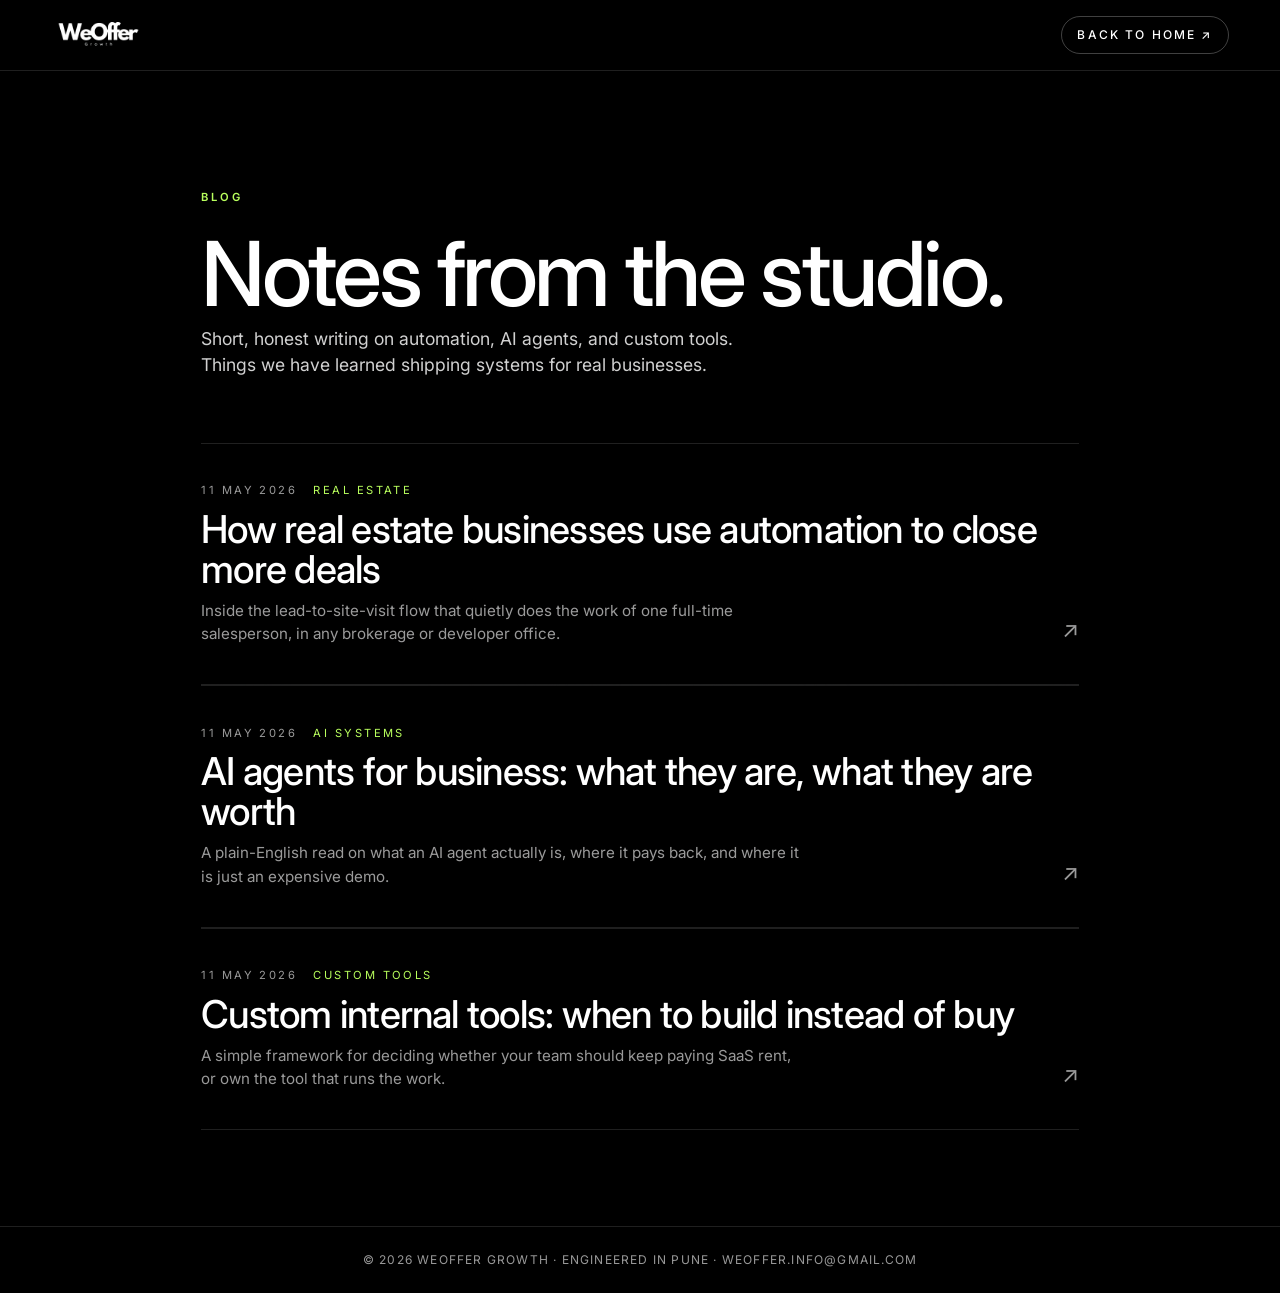
==== blog/index.html @ 168f888d "Initial commit: WeOffer site Co-Authored-By: Claude Opus 4.7 (1M context) <noreply@anthropic.com>" ====
<!DOCTYPE html>
<html lang="en">
<head>
  <meta charset="UTF-8" />
  <meta name="viewport" content="width=device-width, initial-scale=1.0" />
  <title>Notes from the Studio · WeOffer Growth Blog</title>
  <meta name="description" content="Honest writing on automation, AI agents, and custom internal tools for businesses that want to grow without growing their headcount." />
  <meta name="theme-color" content="#000000" />
  <meta name="robots" content="index, follow, max-image-preview:large" />
  <link rel="canonical" href="https://weoffer.in/blog" />

  <meta property="og:type" content="website" />
  <meta property="og:url" content="https://weoffer.in/blog" />
  <meta property="og:title" content="Notes from the Studio · WeOffer Growth" />
  <meta property="og:description" content="Honest writing on automation, AI agents, and custom internal tools." />
  <meta property="og:image" content="https://weoffer.in/assets/logo.png" />

  <link rel="icon" type="image/svg+xml" href="/favicon.svg?v=3" />
  <link rel="icon" type="image/png" sizes="32x32" href="/assets/favicon-32.png?v=3" />
  <link rel="apple-touch-icon" sizes="180x180" href="/assets/apple-touch-icon.png?v=3" />
  <link rel="manifest" href="/site.webmanifest" />

  <link rel="preconnect" href="https://fonts.googleapis.com" />
  <link rel="preconnect" href="https://fonts.gstatic.com" crossorigin />
  <link rel="preconnect" href="https://api.fontshare.com" crossorigin />
  <link href="https://fonts.googleapis.com/css2?family=Inter:wght@300;400;500;600;700&display=swap" rel="stylesheet" />
  <link href="https://api.fontshare.com/v2/css?f[]=clash-display@200,300,400,500,600,700&display=swap" rel="stylesheet" />

  <link rel="stylesheet" href="/assets/style.css" />
  <link rel="stylesheet" href="/assets/doc.css" />

  <script type="application/ld+json">
  {
    "@context": "https://schema.org",
    "@type": "Blog",
    "name": "Notes from the Studio",
    "url": "https://weoffer.in/blog",
    "description": "Writing on automation, AI agents, and custom internal tools for any business.",
    "publisher": {
      "@type": "Organization",
      "name": "WeOffer Growth",
      "logo": { "@type": "ImageObject", "url": "https://weoffer.in/assets/logo.png" }
    },
    "blogPost": [
      {
        "@type": "BlogPosting",
        "headline": "How real estate businesses use automation to close more deals",
        "url": "https://weoffer.in/blog/automation-for-real-estate",
        "datePublished": "2026-05-11"
      },
      {
        "@type": "BlogPosting",
        "headline": "AI agents for business: what they are, what they are worth",
        "url": "https://weoffer.in/blog/ai-agents-for-business",
        "datePublished": "2026-05-11"
      },
      {
        "@type": "BlogPosting",
        "headline": "Custom internal tools: when to build instead of buy",
        "url": "https://weoffer.in/blog/custom-tools-build-vs-buy",
        "datePublished": "2026-05-11"
      }
    ]
  }
  </script>
  <script type="application/ld+json">
  {
    "@context": "https://schema.org",
    "@type": "BreadcrumbList",
    "itemListElement": [
      { "@type": "ListItem", "position": 1, "name": "Home", "item": "https://weoffer.in/" },
      { "@type": "ListItem", "position": 2, "name": "Blog", "item": "https://weoffer.in/blog" }
    ]
  }
  </script>
</head>
<body class="noise-bg doc-page">

  <header class="doc-bar">
    <a href="/" class="doc-bar__brand" aria-label="WeOffer Growth, home">
      <img src="/assets/logo.png" alt="WeOffer Growth" class="brand__logo" width="250" height="100" />
    </a>
    <a href="/" class="doc-bar__back">Back to home ↗</a>
  </header>

  <section class="blog-hero">
    <span class="doc__eyebrow">Blog</span>
    <h1>Notes from the studio.</h1>
    <p>Short, honest writing on automation, AI agents, and custom tools. Things we have learned shipping systems for real businesses.</p>
  </section>

  <ul class="blog-list">
    <li>
      <a href="/blog/automation-for-real-estate" class="blog-card">
        <div>
          <div class="blog-card__meta"><span>11 May 2026</span><span>Real Estate</span></div>
          <h2 class="blog-card__title">How real estate businesses use automation to close more deals</h2>
          <p class="blog-card__excerpt">Inside the lead-to-site-visit flow that quietly does the work of one full-time salesperson, in any brokerage or developer office.</p>
        </div>
        <span class="blog-card__arrow">↗</span>
      </a>
    </li>
    <li>
      <a href="/blog/ai-agents-for-business" class="blog-card">
        <div>
          <div class="blog-card__meta"><span>11 May 2026</span><span>AI Systems</span></div>
          <h2 class="blog-card__title">AI agents for business: what they are, what they are worth</h2>
          <p class="blog-card__excerpt">A plain-English read on what an AI agent actually is, where it pays back, and where it is just an expensive demo.</p>
        </div>
        <span class="blog-card__arrow">↗</span>
      </a>
    </li>
    <li>
      <a href="/blog/custom-tools-build-vs-buy" class="blog-card">
        <div>
          <div class="blog-card__meta"><span>11 May 2026</span><span>Custom Tools</span></div>
          <h2 class="blog-card__title">Custom internal tools: when to build instead of buy</h2>
          <p class="blog-card__excerpt">A simple framework for deciding whether your team should keep paying SaaS rent, or own the tool that runs the work.</p>
        </div>
        <span class="blog-card__arrow">↗</span>
      </a>
    </li>
  </ul>

  <footer class="doc-footer">
    <p>© <span id="year">2026</span> WeOffer Growth · Engineered in Pune · <a href="mailto:weoffer.info@gmail.com">weoffer.info@gmail.com</a></p>
  </footer>

  <script>document.getElementById('year').textContent = new Date().getFullYear();</script>
</body>
</html>
---- assets/style.css ----
/* =========================================================
   WeOffer Growth — design tokens + base
   ========================================================= */
:root {
  --bg: #000000;
  --bg-soft: #0a0a0a;
  --fg: #ffffff;
  --fg-soft: #f5f5f5;
  --muted: rgba(255, 255, 255, 0.6);
  --muted-2: rgba(255, 255, 255, 0.4);
  --line: rgba(255, 255, 255, 0.12);
  --line-strong: rgba(255, 255, 255, 0.25);
  --accent: #ffffff;
  --accent-2: #b8ff5c;
  --serif: "Clash Display", "Inter", system-ui, sans-serif;
  --sans: "Inter", system-ui, -apple-system, sans-serif;

  --radius: 999px;
  --pad-x: clamp(1.25rem, 4vw, 4rem);
  --container: 1480px;

  --ease: cubic-bezier(0.6, 0.05, 0.2, 1);
  --ease-out: cubic-bezier(0.25, 1, 0.36, 1);
}

*,
*::before,
*::after {
  box-sizing: border-box;
}

html,
body {
  margin: 0;
  padding: 0;
  background: var(--bg);
  color: var(--fg);
  font-family: var(--sans);
  font-weight: 400;
  -webkit-font-smoothing: antialiased;
  text-rendering: optimizeLegibility;
  overflow-x: hidden;
}

body {
  cursor: none;
  line-height: 1.5;
  font-size: 16px;
}

a, button {
  cursor: none;
  color: inherit;
  text-decoration: none;
  background: none;
  border: 0;
  font: inherit;
}

img, svg, video {
  max-width: 100%;
  display: block;
}

::selection {
  background: var(--fg);
  color: var(--bg);
}

/* Noise overlay */
.noise-bg::before {
  content: "";
  position: fixed;
  inset: 0;
  pointer-events: none;
  z-index: 60;
  opacity: 0.045;
  background-image: url("data:image/svg+xml,%3Csvg viewBox='0 0 200 200' xmlns='http://www.w3.org/2000/svg'%3E%3Cfilter id='n'%3E%3CfeTurbulence type='fractalNoise' baseFrequency='0.85' numOctaves='3' stitchTiles='stitch'/%3E%3C/filter%3E%3Crect width='100%25' height='100%25' filter='url(%23n)'/%3E%3C/svg%3E");
  mix-blend-mode: overlay;
}

/* =========================================================
   Type system
   ========================================================= */
.eyebrow {
  display: inline-flex;
  align-items: center;
  gap: 0.6rem;
  font-family: var(--sans);
  font-size: 0.75rem;
  font-weight: 500;
  letter-spacing: 0.18em;
  text-transform: uppercase;
  color: var(--fg-soft);
  opacity: 0.7;
}
.eyebrow i {
  width: 6px;
  height: 6px;
  border-radius: 50%;
  background: var(--fg);
  display: inline-block;
  animation: pulse 2s ease-in-out infinite;
}
.dot {
  width: 6px;
  height: 6px;
  border-radius: 50%;
  background: var(--fg);
  display: inline-block;
}

@keyframes pulse {
  0%, 100% { opacity: 1; transform: scale(1); }
  50% { opacity: 0.3; transform: scale(0.7); }
}

.outlined {
  -webkit-text-stroke: 1.4px rgba(255, 255, 255, 0.65);
  color: transparent;
  transition: color 0.6s var(--ease), -webkit-text-stroke-color 0.6s var(--ease);
}
.italic {
  font-style: italic;
  font-weight: 400;
}

/* =========================================================
   Loader
   ========================================================= */
.loader {
  position: fixed;
  inset: 0;
  z-index: 200;
  background: var(--bg);
  display: flex;
  align-items: flex-end;
  justify-content: center;
  padding: var(--pad-x);
  transition: transform 0.9s var(--ease), opacity 0.5s ease 0.6s;
}
.loader.is-done {
  transform: translateY(-100%);
  opacity: 0;
  pointer-events: none;
}
.loader__inner {
  width: 100%;
  max-width: var(--container);
  display: grid;
  grid-template-columns: auto 1fr auto;
  align-items: end;
  gap: 1.5rem;
  padding-bottom: 2rem;
}
.loader__mark {
  font-family: var(--serif);
  font-size: clamp(2.5rem, 6vw, 5rem);
  font-weight: 600;
  line-height: 0.85;
  letter-spacing: -0.04em;
}
.loader__count {
  font-family: var(--serif);
  font-size: clamp(3rem, 10vw, 9rem);
  line-height: 0.85;
  letter-spacing: -0.05em;
  font-weight: 500;
  display: flex;
  align-items: flex-end;
}
.loader__pct {
  font-size: 0.4em;
  margin-left: 0.15em;
  opacity: 0.5;
}
.loader__bar {
  position: absolute;
  left: var(--pad-x);
  right: var(--pad-x);
  bottom: 1rem;
  height: 1px;
  background: rgba(255, 255, 255, 0.12);
}
.loader__bar-fill {
  position: absolute;
  inset: 0 100% 0 0;
  background: var(--fg);
  transition: right 0.2s linear;
}
.loader__label {
  font-family: var(--sans);
  font-size: 0.7rem;
  letter-spacing: 0.25em;
  text-transform: uppercase;
  color: var(--muted);
  align-self: end;
  padding-bottom: 0.4rem;
}
@media (max-width: 720px) {
  .loader__inner { grid-template-columns: auto 1fr; }
  .loader__label { display: none; }
}

/* =========================================================
   Custom cursor
   ========================================================= */
.cursor {
  position: fixed;
  top: 0;
  left: 0;
  pointer-events: none;
  z-index: 150;
  mix-blend-mode: difference;
  transition: opacity 0.3s ease;
  opacity: 0;
}
.cursor.is-ready { opacity: 1; }
.cursor.is-hidden { opacity: 0; }

.cursor__dot,
.cursor__ring {
  position: absolute;
  top: 0;
  left: 0;
  border-radius: 50%;
  transform: translate(-50%, -50%);
}
.cursor__dot {
  width: 6px;
  height: 6px;
  background: #fff;
  transition: width 0.25s var(--ease), height 0.25s var(--ease), opacity 0.25s ease;
}
.cursor__ring {
  width: 38px;
  height: 38px;
  border: 1px solid rgba(255, 255, 255, 0.6);
  display: flex;
  align-items: center;
  justify-content: center;
  transition: width 0.35s var(--ease), height 0.35s var(--ease),
              background 0.35s ease, border-color 0.35s ease;
  color: #fff;
  font-family: var(--sans);
  font-size: 9px;
  letter-spacing: 0.18em;
  text-transform: uppercase;
  font-weight: 600;
}
.cursor.is-link .cursor__ring { width: 60px; height: 60px; background: rgba(255, 255, 255, 0.05); }
.cursor.is-link .cursor__dot { opacity: 0; }
.cursor.is-button .cursor__ring {
  width: 86px;
  height: 86px;
  background: #fff;
  border-color: #fff;
  color: #000;
}
.cursor.is-button .cursor__dot { opacity: 0; }

@media (hover: none) {
  .cursor { display: none; }
  body, a, button { cursor: auto; }
}

/* =========================================================
   Header
   ========================================================= */
.site-header {
  position: fixed;
  top: 0;
  left: 0;
  right: 0;
  z-index: 100;
  padding: 1.25rem var(--pad-x);
  display: grid;
  grid-template-columns: 1fr auto 1fr;
  align-items: center;
  gap: 2rem;
  transition: background 0.4s ease, backdrop-filter 0.4s ease, padding 0.4s ease;
}
.site-header.is-pinned {
  background: rgba(0, 0, 0, 0.55);
  backdrop-filter: blur(14px);
  -webkit-backdrop-filter: blur(14px);
  padding: 0.75rem var(--pad-x);
  border-bottom: 1px solid var(--line);
}
.site-header__brand {
  display: flex;
  align-items: center;
  gap: 0.75rem;
}
.brand__logo {
  display: block;
  width: auto;
  height: 52px;
  object-fit: contain;
  transition: opacity 0.4s ease, height 0.4s var(--ease);
}
.site-header.is-pinned .brand__logo { height: 38px; }
.brand__logo--lg { height: 72px; }
.site-header__brand:hover .brand__logo { opacity: 0.75; }
@media (max-width: 720px) {
  .brand__logo { height: 40px; }
  .site-header.is-pinned .brand__logo { height: 32px; }
  .brand__logo--lg { height: 56px; }
}

.site-header__nav {
  display: flex;
  gap: 2rem;
  justify-self: center;
}
.site-header__nav a {
  position: relative;
  font-size: 0.78rem;
  letter-spacing: 0.18em;
  text-transform: uppercase;
  font-weight: 500;
  padding: 0.4rem 0;
  overflow: hidden;
  display: inline-block;
  color: var(--fg);
}
.site-header__nav a span {
  display: inline-block;
  transition: transform 0.5s var(--ease);
}
.site-header__nav a::after {
  content: attr(data-text);
  position: absolute;
  inset: 0;
  display: flex;
  align-items: center;
}
.site-header__nav a::before {
  content: "";
  position: absolute;
  left: 0;
  bottom: 0;
  width: 100%;
  height: 1px;
  background: var(--fg);
  transform: scaleX(0);
  transform-origin: right;
  transition: transform 0.5s var(--ease);
}
.site-header__nav a:hover::before {
  transform: scaleX(1);
  transform-origin: left;
}

.site-header__cta {
  justify-self: end;
}

@media (max-width: 900px) {
  .site-header { grid-template-columns: 1fr auto; padding: 1rem var(--pad-x); }
  .site-header__nav { display: none; }
}

/* =========================================================
   Buttons
   ========================================================= */
.btn {
  position: relative;
  display: inline-flex;
  align-items: center;
  gap: 0.75rem;
  padding: 0.95rem 1.4rem;
  border-radius: var(--radius);
  font-family: var(--sans);
  font-size: 0.78rem;
  font-weight: 600;
  letter-spacing: 0.18em;
  text-transform: uppercase;
  border: 1px solid var(--line-strong);
  transition: background 0.4s var(--ease), color 0.4s var(--ease),
              border-color 0.4s var(--ease), transform 0.4s var(--ease);
  overflow: hidden;
  white-space: nowrap;
}
.btn--solid { background: var(--fg); color: var(--bg); border-color: var(--fg); }
.btn--solid:hover { background: var(--accent-2); border-color: var(--accent-2); color: var(--bg); }
.btn--ghost { background: transparent; color: var(--fg); }
.btn--ghost:hover { background: rgba(255,255,255,0.08); }
.btn--big { padding: 1.25rem 1.8rem; font-size: 0.85rem; }

.btn__inner {
  position: relative;
  display: inline-block;
  overflow: hidden;
  height: 1em;
  line-height: 1;
}
.btn__label {
  display: block;
  transition: transform 0.5s var(--ease);
}
.btn__label--alt {
  position: absolute;
  inset: 0;
  transform: translateY(110%);
}
.btn:hover .btn__label { transform: translateY(-110%); }
.btn:hover .btn__label--alt { transform: translateY(0); }

.btn__arrow {
  display: inline-block;
  transition: transform 0.45s var(--ease);
}
.btn:hover .btn__arrow {
  transform: translate(3px, -3px) rotate(0deg);
}

/* =========================================================
   Hero
   ========================================================= */
.hero {
  position: relative;
  min-height: 100svh;
  padding: 9rem var(--pad-x) 4rem;
  display: flex;
  flex-direction: column;
  justify-content: space-between;
  overflow: hidden;
  isolation: isolate;
}

.hero__overline {
  display: inline-flex;
  align-items: center;
  gap: 0.6rem;
  font-size: 0.75rem;
  font-weight: 500;
  letter-spacing: 0.2em;
  text-transform: uppercase;
  color: var(--muted);
  align-self: flex-start;
}
.hero__overline .dot { animation: pulse 2s ease-in-out infinite; }

.hero__title {
  margin: 1.2rem 0 0;
  font-family: var(--serif);
  font-weight: 500;
  font-size: clamp(3.5rem, 14vw, 16rem);
  line-height: 0.88;
  letter-spacing: -0.05em;
}
.hero__title .line {
  display: block;
  overflow: hidden;
  padding-bottom: 0.05em;
}
.hero__title .word {
  display: inline-block;
  transform: translateY(115%);
  will-change: transform;
}

.hero__meta {
  display: grid;
  grid-template-columns: 1fr 1fr;
  gap: 2.5rem;
  align-items: end;
  margin-top: 4rem;
}
.hero__sub {
  font-size: clamp(1rem, 1.2vw, 1.15rem);
  line-height: 1.55;
  color: var(--fg-soft);
  max-width: 38ch;
  margin: 0;
  opacity: 0.85;
}
.hero__ctas {
  display: flex;
  gap: 1rem;
  flex-wrap: wrap;
  justify-self: end;
  align-self: end;
}
@media (max-width: 820px) {
  .hero__meta { grid-template-columns: 1fr; }
  .hero__ctas { justify-self: start; }
}

.hero__scroll {
  position: absolute;
  bottom: 2rem;
  left: 50%;
  transform: translateX(-50%);
  display: flex;
  flex-direction: column;
  align-items: center;
  gap: 0.6rem;
  font-size: 0.65rem;
  letter-spacing: 0.3em;
  text-transform: uppercase;
  color: var(--muted);
}
.hero__scroll-line {
  width: 1px;
  height: 70px;
  background: rgba(255,255,255,0.15);
  position: relative;
  overflow: hidden;
}
.hero__scroll-line span {
  position: absolute;
  inset: 0;
  background: var(--fg);
  transform-origin: top;
  animation: scrollLine 2.4s ease-in-out infinite;
}
@keyframes scrollLine {
  0%   { transform: scaleY(0); transform-origin: top; }
  50%  { transform: scaleY(1); transform-origin: top; }
  51%  { transform: scaleY(1); transform-origin: bottom; }
  100% { transform: scaleY(0); transform-origin: bottom; }
}

.hero__bg {
  position: absolute;
  inset: 0;
  z-index: -1;
  pointer-events: none;
  overflow: hidden;
}
.hero__bg-grid {
  position: absolute;
  inset: 0;
  background-image:
    linear-gradient(to right, rgba(255,255,255,0.04) 1px, transparent 1px),
    linear-gradient(to bottom, rgba(255,255,255,0.04) 1px, transparent 1px);
  background-size: 80px 80px;
  mask-image: radial-gradient(ellipse 80% 60% at 50% 30%, #000 30%, transparent 75%);
  -webkit-mask-image: radial-gradient(ellipse 80% 60% at 50% 30%, #000 30%, transparent 75%);
}
.hero__bg-glow {
  position: absolute;
  top: 30%;
  left: 50%;
  width: 90vmin;
  height: 90vmin;
  transform: translate(-50%, -50%);
  background: radial-gradient(circle, rgba(184, 255, 92, 0.08), transparent 60%);
  filter: blur(40px);
}
.hero__bg-orb {
  position: absolute;
  top: 20%;
  right: -12%;
  width: 38vmin;
  height: 38vmin;
  border-radius: 50%;
  background: radial-gradient(circle at 30% 30%, rgba(255,255,255,0.06), transparent 60%);
  border: 1px solid rgba(255,255,255,0.06);
  animation: orb 22s linear infinite;
}
@keyframes orb {
  0%   { transform: translate(0, 0) rotate(0deg); }
  50%  { transform: translate(-2vw, 3vh) rotate(180deg); }
  100% { transform: translate(0, 0) rotate(360deg); }
}

/* =========================================================
   Marquee
   ========================================================= */
.marquee {
  border-top: 1px solid var(--line);
  border-bottom: 1px solid var(--line);
  padding: 1.6rem 0;
  overflow: hidden;
  background: var(--bg);
}
.marquee__track {
  display: flex;
  width: max-content;
  gap: 3rem;
  animation: marquee 38s linear infinite;
}
.marquee__group {
  display: flex;
  align-items: center;
  gap: 3rem;
  padding-right: 3rem;
}
.marquee__group span {
  font-family: var(--serif);
  font-size: clamp(1.5rem, 3.4vw, 2.6rem);
  font-weight: 500;
  letter-spacing: -0.02em;
  white-space: nowrap;
}
.marquee__group .dot-sep {
  font-size: 0.6em;
  color: var(--accent-2);
  font-family: var(--sans);
  opacity: 0.8;
}
@keyframes marquee {
  0%   { transform: translateX(0); }
  100% { transform: translateX(-50%); }
}

/* =========================================================
   Manifesto
   ========================================================= */
.manifesto {
  padding: clamp(6rem, 12vw, 10rem) var(--pad-x) clamp(4rem, 8vw, 8rem);
  max-width: var(--container);
  margin: 0 auto;
  display: grid;
  grid-template-columns: 1fr 1fr;
  gap: 4rem;
  align-items: end;
}
.manifesto__title {
  margin: 1rem 0 0;
  font-family: var(--serif);
  font-weight: 500;
  font-size: clamp(2.5rem, 6.5vw, 7rem);
  line-height: 0.92;
  letter-spacing: -0.04em;
}
.manifesto__title .reveal-mask { display: block; }
.manifesto__lede {
  font-size: clamp(1.05rem, 1.3vw, 1.25rem);
  line-height: 1.55;
  color: var(--fg-soft);
  max-width: 48ch;
  margin: 0;
  opacity: 0.85;
}
.manifesto__lede em { font-style: italic; color: var(--fg); font-family: var(--serif); font-weight: 500; }

@media (max-width: 900px) {
  .manifesto { grid-template-columns: 1fr; gap: 2.5rem; }
}

/* =========================================================
   Section heading helper
   ========================================================= */
.section__head {
  display: flex;
  flex-direction: column;
  gap: 1.2rem;
  margin-bottom: 4rem;
}

.reveal-mask {
  display: block;
  overflow: hidden;
  padding-bottom: 0.07em;
}
.reveal-mask__inner {
  display: inline-block;
  transform: translateY(110%);
  will-change: transform;
}

/* =========================================================
   Service / Pillars
   ========================================================= */
.service {
  padding: clamp(4rem, 8vw, 8rem) var(--pad-x);
  max-width: var(--container);
  margin: 0 auto;
  position: relative;
  display: grid;
  grid-template-columns: 1fr 1fr;
  gap: 5rem;
  align-items: start;
}

.service__sticky {
  position: sticky;
  top: 8rem;
  align-self: start;
}
.service__label {
  display: inline-flex;
  align-items: center;
  gap: 0.6rem;
  font-size: 0.7rem;
  letter-spacing: 0.25em;
  text-transform: uppercase;
  color: var(--muted);
  margin-bottom: 1.5rem;
}
.service__heading {
  font-family: var(--serif);
  font-weight: 500;
  font-size: clamp(2rem, 5vw, 5rem);
  line-height: 0.95;
  letter-spacing: -0.03em;
  margin: 0;
}

.pillars {
  display: flex;
  flex-direction: column;
  gap: 1px;
  background: var(--line);
  border-top: 1px solid var(--line);
  border-bottom: 1px solid var(--line);
}
.pillar {
  background: var(--bg);
  padding: 2.4rem 0;
  display: grid;
  grid-template-columns: 1fr 1fr;
  gap: 2rem;
  transition: background 0.5s var(--ease), padding 0.5s var(--ease);
  position: relative;
}
.pillar:hover { background: #050505; padding-left: 1.5rem; padding-right: 1.5rem; }
.pillar header {
  display: flex;
  flex-direction: column;
  gap: 0.6rem;
}
.pillar__num {
  font-family: var(--sans);
  font-size: 0.7rem;
  letter-spacing: 0.25em;
  color: var(--muted);
  text-transform: uppercase;
}
.pillar h4 {
  font-family: var(--serif);
  font-weight: 500;
  font-size: clamp(1.5rem, 2.4vw, 2.2rem);
  line-height: 1;
  letter-spacing: -0.02em;
  margin: 0;
}
.pillar p {
  margin: 0;
  font-size: 0.95rem;
  line-height: 1.6;
  color: var(--fg-soft);
  opacity: 0.85;
}
.pillar__bullets {
  list-style: none;
  margin: 1rem 0 0;
  padding: 0;
  display: flex;
  flex-direction: column;
  gap: 0.4rem;
  grid-column: 2;
}
.pillar__bullets li {
  font-size: 0.78rem;
  letter-spacing: 0.05em;
  color: var(--muted);
  position: relative;
  padding-left: 1.2rem;
}
.pillar__bullets li::before {
  content: "→";
  position: absolute;
  left: 0;
  color: var(--accent-2);
}

@media (max-width: 900px) {
  .service { grid-template-columns: 1fr; gap: 3rem; }
  .service__sticky { position: static; }
  .pillar { grid-template-columns: 1fr; gap: 1rem; }
  .pillar__bullets { grid-column: 1; }
}

/* =========================================================
   Outcomes
   ========================================================= */
.outcomes {
  padding: clamp(4rem, 8vw, 8rem) var(--pad-x);
  max-width: var(--container);
  margin: 0 auto;
}
.outcomes__grid {
  display: grid;
  grid-template-columns: repeat(4, 1fr);
  gap: 1px;
  background: var(--line);
  border: 1px solid var(--line);
}
.outcome {
  background: var(--bg);
  padding: 2.4rem 1.6rem;
  display: flex;
  flex-direction: column;
  gap: 1rem;
  transition: background 0.4s ease, transform 0.6s var(--ease);
}
.outcome:hover { background: #060606; }
.outcome__num {
  font-family: var(--serif);
  font-weight: 500;
  font-size: clamp(2.4rem, 5vw, 4.5rem);
  line-height: 0.9;
  letter-spacing: -0.04em;
}
.outcome__label {
  font-size: 0.85rem;
  color: var(--muted);
  line-height: 1.4;
}
@media (max-width: 900px) {
  .outcomes__grid { grid-template-columns: repeat(2, 1fr); }
}
@media (max-width: 520px) {
  .outcomes__grid { grid-template-columns: 1fr; }
}

/* =========================================================
   Process / Steps
   ========================================================= */
.process {
  padding: clamp(6rem, 10vw, 9rem) var(--pad-x);
  max-width: var(--container);
  margin: 0 auto;
}
.process__title {
  font-family: var(--serif);
  font-weight: 500;
  font-size: clamp(2.5rem, 7.5vw, 8rem);
  line-height: 0.92;
  letter-spacing: -0.045em;
  margin: 0;
}
.steps {
  list-style: none;
  margin: 0;
  padding: 0;
  border-top: 1px solid var(--line);
}
.step {
  display: grid;
  grid-template-columns: 4rem 1fr 8rem;
  gap: 2rem;
  align-items: start;
  padding: 2.4rem 0;
  border-bottom: 1px solid var(--line);
  transition: padding 0.5s var(--ease), background 0.5s var(--ease);
}
.step:hover { padding-left: 1.5rem; padding-right: 1.5rem; background: #060606; }
.step__num {
  font-family: var(--serif);
  font-weight: 500;
  font-size: 1.1rem;
  letter-spacing: 0.05em;
  color: var(--muted);
}
.step__body h5 {
  font-family: var(--serif);
  font-weight: 500;
  font-size: clamp(1.6rem, 3vw, 2.6rem);
  line-height: 1;
  letter-spacing: -0.02em;
  margin: 0 0 0.8rem;
}
.step__body p {
  margin: 0;
  font-size: 1rem;
  line-height: 1.55;
  color: var(--fg-soft);
  opacity: 0.85;
  max-width: 60ch;
}
.step__hint {
  font-size: 0.7rem;
  letter-spacing: 0.2em;
  text-transform: uppercase;
  color: var(--muted);
  text-align: right;
}
@media (max-width: 760px) {
  .step { grid-template-columns: 3rem 1fr; }
  .step__hint { grid-column: 2; text-align: left; padding-top: 0.6rem; }
}

/* =========================================================
   Industries
   ========================================================= */
.industries {
  padding: clamp(6rem, 10vw, 9rem) var(--pad-x);
  max-width: var(--container);
  margin: 0 auto;
}
.industries__title {
  font-family: var(--serif);
  font-weight: 500;
  font-size: clamp(2.5rem, 6.5vw, 7rem);
  line-height: 0.92;
  letter-spacing: -0.04em;
  margin: 0;
}
.industries__list {
  border-top: 1px solid var(--line);
}
.ind-row {
  display: grid;
  grid-template-columns: 4rem 1fr 3rem;
  gap: 2rem;
  align-items: center;
  padding: 1.8rem 0;
  border-bottom: 1px solid var(--line);
  font-family: var(--serif);
  transition: padding 0.5s var(--ease), background 0.5s var(--ease), color 0.5s var(--ease);
  cursor: none;
}
.ind-row:hover {
  padding-left: 1.5rem;
  padding-right: 1.5rem;
  background: var(--fg);
  color: var(--bg);
}
.ind-row:hover .ind-row__num { color: rgba(0,0,0,0.6); }
.ind-row:hover .ind-row__arrow { transform: translate(6px, -6px); color: var(--bg); }
.ind-row__num {
  font-size: 0.8rem;
  font-family: var(--sans);
  letter-spacing: 0.15em;
  color: var(--muted);
  font-weight: 500;
}
.ind-row__name {
  font-size: clamp(1.6rem, 3.4vw, 3rem);
  font-weight: 500;
  letter-spacing: -0.02em;
  line-height: 1;
}
.ind-row__arrow {
  font-family: var(--sans);
  font-size: 1.4rem;
  text-align: right;
  transition: transform 0.5s var(--ease);
  color: var(--muted);
}
@media (max-width: 820px) {
  .ind-row { grid-template-columns: 3rem 1fr 2.4rem; }
}

/* =========================================================
   Big text strip
   ========================================================= */
.bigstrip {
  padding: clamp(5rem, 9vw, 9rem) var(--pad-x);
  text-align: left;
  border-top: 1px solid var(--line);
  border-bottom: 1px solid var(--line);
  overflow: hidden;
}
.bigstrip__line {
  font-family: var(--serif);
  font-weight: 500;
  font-size: clamp(3rem, 14vw, 16rem);
  line-height: 0.9;
  letter-spacing: -0.05em;
  margin: 0;
  white-space: nowrap;
}
.bigstrip__line:nth-child(2) { text-align: right; }

/* =========================================================
   Contact
   ========================================================= */
.contact {
  padding: clamp(6rem, 10vw, 10rem) var(--pad-x);
  max-width: var(--container);
  margin: 0 auto;
  display: grid;
  grid-template-columns: 1fr 1fr;
  gap: 5rem;
  align-items: start;
}
.contact__top { display: flex; flex-direction: column; gap: 1.4rem; }
.contact__title {
  font-family: var(--serif);
  font-weight: 500;
  font-size: clamp(2.4rem, 6vw, 6rem);
  line-height: 0.95;
  letter-spacing: -0.04em;
  margin: 0;
}
.contact__sub {
  font-size: 1.05rem;
  line-height: 1.55;
  color: var(--fg-soft);
  max-width: 40ch;
  opacity: 0.85;
  margin: 0;
}

.contact__form {
  display: grid;
  grid-template-columns: 1fr 1fr;
  gap: 1.6rem 1.2rem;
}
.field {
  position: relative;
  border: 0;
}
.field--full { grid-column: 1 / -1; }
.field input,
.field textarea {
  width: 100%;
  background: transparent;
  border: 0;
  border-bottom: 1px solid var(--line);
  padding: 1.4rem 0 0.7rem;
  font: inherit;
  color: var(--fg);
  outline: none;
  resize: none;
  font-size: 1rem;
}
.field textarea { line-height: 1.5; }
.field label {
  position: absolute;
  left: 0;
  top: 1.4rem;
  font-size: 1rem;
  color: var(--muted);
  letter-spacing: 0;
  pointer-events: none;
  transition: top 0.4s var(--ease), font-size 0.4s var(--ease), letter-spacing 0.4s var(--ease), color 0.4s ease;
}
.field input::placeholder,
.field textarea::placeholder { color: transparent; }
.field input:focus + label,
.field textarea:focus + label,
.field input:not(:placeholder-shown) + label,
.field textarea:not(:placeholder-shown) + label {
  top: -0.1rem;
  font-size: 0.65rem;
  letter-spacing: 0.2em;
  text-transform: uppercase;
  color: var(--fg-soft);
}
.field__line {
  position: absolute;
  left: 0;
  bottom: 0;
  height: 1px;
  width: 100%;
  background: var(--fg);
  transform: scaleX(0);
  transform-origin: left;
  transition: transform 0.5s var(--ease);
}
.field input:focus ~ .field__line,
.field textarea:focus ~ .field__line {
  transform: scaleX(1);
}

.contact__form .btn { grid-column: 1 / -1; justify-self: start; margin-top: 1rem; }

.contact__or {
  grid-column: 1 / -1;
  text-align: center;
  font-size: 0.7rem;
  letter-spacing: 0.3em;
  text-transform: uppercase;
  color: var(--muted);
  margin: 1rem 0 0.4rem;
}
.contact__mail {
  grid-column: 1 / -1;
  text-align: center;
  font-family: var(--serif);
  font-size: clamp(1.5rem, 3vw, 2.2rem);
  letter-spacing: -0.02em;
  font-weight: 500;
  position: relative;
  display: inline-block;
  justify-self: center;
  border-bottom: 1px solid var(--line-strong);
  padding-bottom: 0.2rem;
  transition: color 0.4s ease, border-color 0.4s ease;
}
.contact__mail:hover { color: var(--accent-2); border-color: var(--accent-2); }

@media (max-width: 900px) {
  .contact { grid-template-columns: 1fr; gap: 3rem; }
  .contact__form { grid-template-columns: 1fr; }
}

/* =========================================================
   Footer
   ========================================================= */
.site-footer {
  border-top: 1px solid var(--line);
  padding: 4rem var(--pad-x) 0;
  position: relative;
  overflow: hidden;
}
.site-footer__top {
  max-width: var(--container);
  margin: 0 auto;
  display: grid;
  grid-template-columns: 1.4fr 2fr;
  gap: 4rem;
  padding-bottom: 4rem;
}
.site-footer__brand {
  display: flex;
  flex-direction: column;
  gap: 1.2rem;
  max-width: 36ch;
}
.site-footer__brand p {
  margin: 0;
  font-size: 0.95rem;
  color: var(--muted);
  line-height: 1.55;
}
.site-footer__cols {
  display: grid;
  grid-template-columns: repeat(3, 1fr);
  gap: 2rem;
}
.site-footer__cols h6 {
  font-size: 0.7rem;
  letter-spacing: 0.25em;
  text-transform: uppercase;
  color: var(--muted);
  margin: 0 0 1rem;
  font-weight: 500;
}
.site-footer__cols a {
  display: block;
  font-family: var(--serif);
  font-weight: 500;
  font-size: 1.1rem;
  margin-bottom: 0.5rem;
  position: relative;
  width: max-content;
  transition: color 0.4s ease, transform 0.5s var(--ease);
}
.site-footer__cols a:hover { color: var(--accent-2); transform: translateX(4px); }

.site-footer__bottom {
  max-width: var(--container);
  margin: 0 auto;
  display: flex;
  justify-content: space-between;
  padding: 1.5rem 0;
  border-top: 1px solid var(--line);
  font-size: 0.75rem;
  letter-spacing: 0.15em;
  text-transform: uppercase;
  color: var(--muted);
}

.site-footer__giant {
  font-family: var(--serif);
  font-weight: 600;
  font-size: clamp(6rem, 22vw, 26rem);
  line-height: 0.85;
  letter-spacing: -0.06em;
  text-align: center;
  -webkit-text-stroke: 1px rgba(255,255,255,0.18);
  color: transparent;
  pointer-events: none;
  margin-bottom: -0.18em;
  padding-top: 1rem;
}

@media (max-width: 900px) {
  .site-footer__top { grid-template-columns: 1fr; gap: 2.5rem; }
  .site-footer__cols { grid-template-columns: repeat(3, 1fr); }
  .site-footer__bottom { flex-direction: column; gap: 0.6rem; }
}
@media (max-width: 560px) {
  .site-footer__cols { grid-template-columns: 1fr 1fr; }
}

/* =========================================================
   Reveal helpers (initial state — JS adds .is-in)
   ========================================================= */
.reveal {
  opacity: 0;
  transform: translateY(24px);
  transition: opacity 0.9s var(--ease), transform 0.9s var(--ease);
  will-change: transform, opacity;
}
.reveal.is-in {
  opacity: 1;
  transform: translateY(0);
}

/* =========================================================
   Notes / Blog teaser on home page
   ========================================================= */
.notes {
  padding: clamp(5rem, 9vw, 8rem) var(--pad-x);
  max-width: var(--container);
  margin: 0 auto;
}
.notes__head {
  position: relative;
  padding-right: 8rem;
}
.notes__title {
  font-family: var(--serif);
  font-weight: 500;
  font-size: clamp(2.4rem, 6vw, 6rem);
  line-height: 0.95;
  letter-spacing: -0.04em;
  margin: 0;
}
.notes__title .reveal-mask { display: block; }
.notes__all {
  position: absolute;
  right: 0;
  bottom: 0.4rem;
  font-size: 0.75rem;
  letter-spacing: 0.18em;
  text-transform: uppercase;
  font-weight: 500;
  padding: 0.55rem 0.9rem;
  border-radius: 999px;
  border: 1px solid var(--line-strong);
  transition: background 0.3s ease, color 0.3s ease, border-color 0.3s ease;
}
.notes__all:hover { background: var(--fg); color: var(--bg); border-color: var(--fg); }

.notes__grid {
  display: grid;
  grid-template-columns: repeat(3, 1fr);
  gap: 1px;
  background: var(--line);
  border: 1px solid var(--line);
  border-radius: 16px;
  overflow: hidden;
  margin-top: 1rem;
}
.note {
  background: var(--bg);
  padding: 2rem 1.6rem;
  display: flex;
  flex-direction: column;
  gap: 0.7rem;
  position: relative;
  transition: background 0.4s ease;
  text-decoration: none;
  color: inherit;
}
.note:hover { background: #060606; }
.note__meta {
  display: flex;
  gap: 1rem;
  font-size: 0.7rem;
  letter-spacing: 0.2em;
  text-transform: uppercase;
  color: var(--muted);
  font-weight: 500;
}
.note__meta span:first-child { color: var(--accent-2); }
.note__title {
  font-family: var(--serif);
  font-weight: 500;
  font-size: clamp(1.15rem, 1.8vw, 1.5rem);
  letter-spacing: -0.01em;
  line-height: 1.2;
  margin: 0.3rem 0 0;
  color: var(--fg);
}
.note__title em {
  font-style: italic;
  color: var(--accent-2);
  font-family: var(--serif);
}
.note__excerpt {
  margin: 0;
  font-size: 0.9rem;
  color: var(--muted);
  line-height: 1.5;
}
.note__arrow {
  position: absolute;
  top: 1.4rem;
  right: 1.4rem;
  font-size: 1.1rem;
  color: var(--muted);
  transition: transform 0.4s var(--ease), color 0.3s ease;
}
.note:hover .note__arrow { color: var(--accent-2); transform: translate(4px, -4px); }

@media (max-width: 900px) {
  .notes__grid { grid-template-columns: 1fr; }
  .notes__head { padding-right: 0; }
  .notes__all { position: static; align-self: flex-start; margin-top: 0.5rem; }
}

/* Footer 4-column layout */
.site-footer__cols { grid-template-columns: repeat(4, 1fr); }
@media (max-width: 900px) { .site-footer__cols { grid-template-columns: repeat(2, 1fr); } }
@media (max-width: 480px) { .site-footer__cols { grid-template-columns: 1fr; } }

/* Inline link style for body copy on home (manifesto + footer brand) */
.manifesto__lede a,
.site-footer__brand p a {
  color: inherit;
  border-bottom: 1px solid rgba(184, 255, 92, 0.4);
  padding-bottom: 1px;
  transition: color 0.3s, border-color 0.3s;
}
.manifesto__lede a:hover,
.site-footer__brand p a:hover { color: var(--accent-2); border-color: var(--accent-2); }

/* =========================================================
   Floating WhatsApp bubble (shared — index + landing)
   ========================================================= */
.wa-fab {
  position: fixed;
  right: clamp(1rem, 2.4vw, 2rem);
  bottom: clamp(1rem, 2.4vw, 2rem);
  z-index: 120;
  display: inline-flex;
  align-items: center;
  gap: 0.6rem;
  padding: 0.85rem 1.1rem 0.85rem 0.95rem;
  border-radius: 999px;
  background: #25d366;
  color: #fff;
  font-family: var(--sans);
  font-size: 0.8rem;
  font-weight: 600;
  letter-spacing: 0.04em;
  box-shadow: 0 14px 40px -10px rgba(37, 211, 102, 0.55), 0 4px 12px rgba(0,0,0,0.3);
  transition: transform 0.4s var(--ease), box-shadow 0.4s ease, background 0.3s ease;
}
.wa-fab:hover {
  transform: translateY(-4px) scale(1.03);
  background: #1ebd5b;
  box-shadow: 0 22px 50px -10px rgba(37, 211, 102, 0.65), 0 6px 16px rgba(0,0,0,0.35);
}
.wa-fab svg { display: block; flex-shrink: 0; }
.wa-fab__label { white-space: nowrap; }
.wa-fab__pulse {
  position: absolute;
  inset: 0;
  border-radius: inherit;
  background: #25d366;
  z-index: -1;
  opacity: 0.55;
  animation: waPulse 2s ease-out infinite;
}
@keyframes waPulse {
  0%   { transform: scale(1);    opacity: 0.45; }
  70%  { transform: scale(1.35); opacity: 0; }
  100% { transform: scale(1.35); opacity: 0; }
}
@media (max-width: 640px) {
  .wa-fab__label { display: none; }
  .wa-fab { padding: 0.85rem; }
}

/* Contact form success card */
.contact__success {
  grid-column: 1 / -1;
  text-align: center;
  padding: 2.4rem 1rem;
  border: 1px solid rgba(184, 255, 92, 0.3);
  border-radius: 16px;
  background: rgba(184, 255, 92, 0.04);
  margin-top: 1.5rem;
}
.contact__success h3 {
  font-family: var(--serif);
  font-weight: 500;
  font-size: 1.6rem;
  margin: 1rem 0 0.4rem;
  letter-spacing: -0.02em;
}
.contact__success p { margin: 0; color: var(--muted); }

/* =========================================================
   Mobile responsive pass
   Strategy: stack, scale type with vw, prevent horizontal overflow,
   keep touch targets ≥ 44px, keep WA FAB out of CTA way.
   ========================================================= */

/* Prevent any horizontal overflow at the root */
html, body { overflow-x: hidden; max-width: 100vw; }

/* Tighten container padding on small phones */
@media (max-width: 480px) {
  :root { --pad-x: 1rem; }
}

/* Header on mobile: brand + CTA only */
@media (max-width: 900px) {
  .site-header { padding: 0.85rem var(--pad-x); }
  .site-header__cta { padding: 0.7rem 1rem; font-size: 0.7rem; }
  .site-header__cta .btn__arrow { display: none; }
}
@media (max-width: 480px) {
  .site-header__cta .btn__inner { display: none; }
  .site-header__cta {
    width: 44px; height: 44px;
    padding: 0;
    display: inline-flex; align-items: center; justify-content: center;
    border-radius: 50%;
    gap: 0;
  }
  .site-header__cta .btn__arrow {
    display: inline-block;
    font-size: 1.05rem;
  }
}

/* Hero — tighter padding + tighter line-spacing on small viewports */
@media (max-width: 720px) {
  .hero { padding: 6rem var(--pad-x) 3rem; min-height: 92svh; }
  .hero__title { font-size: clamp(3rem, 16vw, 8rem); letter-spacing: -0.04em; }
  .hero__meta { margin-top: 2.5rem; gap: 1.5rem; }
  .hero__sub { font-size: 0.95rem; max-width: none; }
  .hero__ctas .btn { flex: 1 1 auto; justify-content: space-between; }
  .hero__scroll { bottom: 1.2rem; }
  .hero__scroll-line { height: 50px; }
}
@media (max-width: 420px) {
  .hero__ctas { flex-direction: column; align-items: stretch; }
  .hero__ctas .btn { width: 100%; }
}

/* Big strip — wrap on mobile, smaller leading */
@media (max-width: 720px) {
  .bigstrip__line {
    white-space: normal;
    font-size: clamp(3rem, 18vw, 7rem);
    line-height: 0.95;
  }
  .bigstrip__line:nth-child(2) { text-align: left; }
}

/* Section heads tighter */
@media (max-width: 720px) {
  .section__head { margin-bottom: 2.5rem; gap: 0.9rem; }
}

/* Manifesto */
@media (max-width: 720px) {
  .manifesto { padding-top: 4rem; padding-bottom: 3rem; gap: 2rem; }
  .manifesto__lede { font-size: 1rem; }
}

/* Pillars: collapse hover-expand padding on mobile (it causes layout jump) */
@media (max-width: 720px) {
  .pillar { padding: 1.8rem 0; }
  .pillar:hover { padding-left: 0; padding-right: 0; background: transparent; }
  .pillar h4 { font-size: 1.5rem; }
}

/* Process steps: stack hint below body on small */
@media (max-width: 760px) {
  .step { gap: 1rem; padding: 1.6rem 0; }
  .step:hover { padding-left: 0; padding-right: 0; background: transparent; }
  .step__body h5 { font-size: 1.5rem; }
  .step__body p { font-size: 0.92rem; }
}

/* Industries — disable hover-paint padding shift on mobile */
@media (max-width: 720px) {
  .ind-row { padding: 1.4rem 0; gap: 1rem; }
  .ind-row:hover { padding-left: 0; padding-right: 0; background: transparent; color: inherit; }
  .ind-row:hover .ind-row__num { color: var(--muted); }
  .ind-row:hover .ind-row__arrow { color: var(--muted); transform: none; }
  .ind-row__name { font-size: clamp(1.4rem, 6vw, 2rem); }
}

/* Outcomes — already 2-col at 900, 1-col at 520; tighten padding */
@media (max-width: 720px) {
  .outcome { padding: 1.6rem 1.2rem; }
  .outcome__num { font-size: clamp(2.2rem, 9vw, 3.5rem); }
}

/* Contact */
@media (max-width: 720px) {
  .contact { padding-top: 4rem; padding-bottom: 4rem; gap: 2rem; }
  .contact__title { font-size: clamp(2.2rem, 9vw, 4rem); }
  .contact__form .btn { width: 100%; justify-content: space-between; }
}

/* Footer */
@media (max-width: 760px) {
  .site-footer { padding-top: 3rem; }
  .site-footer__top { padding-bottom: 2.5rem; }
  .site-footer__cols { grid-template-columns: 1fr 1fr; gap: 1.5rem; }
  .site-footer__cols a { font-size: 0.95rem; margin-bottom: 0.4rem; }
}
@media (max-width: 420px) {
  .site-footer__cols { grid-template-columns: 1fr; }
}
.site-footer__giant { word-break: break-all; }

/* WA FAB — make sure it never overlaps form submit button on mobile.
   Form submit is full-width at the bottom of forms; FAB stays bottom-right
   but slightly inset & smaller on tiny phones. */
@media (max-width: 480px) {
  .wa-fab {
    right: 0.9rem;
    bottom: 0.9rem;
    padding: 0.75rem;
  }
  .wa-fab svg { width: 24px; height: 24px; }
}

/* Loader on small phones */
@media (max-width: 480px) {
  .loader__count { font-size: clamp(3rem, 16vw, 6rem); }
  .loader__mark { font-size: clamp(2rem, 8vw, 3rem); }
}

/* Marquee speed down on mobile (looks faster on small viewports) */
@media (max-width: 720px) {
  .marquee__track { animation-duration: 28s; }
  .marquee__group span { font-size: clamp(1.3rem, 6vw, 2rem); }
  .marquee { padding: 1.2rem 0; }
}

/* Reduced motion */
@media (prefers-reduced-motion: reduce) {
  *, *::before, *::after {
    animation-duration: 0.001ms !important;
    transition-duration: 0.001ms !important;
  }
  .hero__title .word,
  .reveal-mask__inner { transform: none !important; }
  .reveal { opacity: 1 !important; transform: none !important; }
  .cursor { display: none; }
  body, a, button { cursor: auto; }
}
---- assets/doc.css ----
/* =========================================================
   WeOffer Growth — document / blog reading layout
   Used by /privacy, /terms, /blog/*
   ========================================================= */

.doc-page { background: var(--bg); }

/* ---------- top bar ---------- */
.doc-bar {
  position: sticky;
  top: 0;
  z-index: 100;
  display: flex;
  align-items: center;
  justify-content: space-between;
  padding: 1rem var(--pad-x);
  background: rgba(0, 0, 0, 0.7);
  backdrop-filter: blur(14px);
  -webkit-backdrop-filter: blur(14px);
  border-bottom: 1px solid var(--line);
}
.doc-bar__brand img { height: 38px; width: auto; transition: opacity 0.3s ease; }
.doc-bar__brand:hover img { opacity: 0.7; }
.doc-bar__back {
  font-size: 0.75rem;
  letter-spacing: 0.18em;
  text-transform: uppercase;
  font-weight: 500;
  padding: 0.55rem 0.95rem;
  border-radius: 999px;
  border: 1px solid var(--line-strong);
  transition: background 0.3s ease, color 0.3s ease, border-color 0.3s ease;
}
.doc-bar__back:hover {
  background: var(--fg);
  color: var(--bg);
  border-color: var(--fg);
}

/* ---------- main reading column ---------- */
.doc {
  max-width: 760px;
  margin: 0 auto;
  padding: clamp(3rem, 7vw, 5rem) var(--pad-x) 6rem;
  font-family: var(--sans);
  color: var(--fg-soft);
}

.doc__eyebrow {
  display: inline-block;
  font-size: 0.7rem;
  letter-spacing: 0.25em;
  text-transform: uppercase;
  color: var(--accent-2);
  font-weight: 600;
  margin-bottom: 1rem;
}

.doc h1 {
  font-family: var(--serif);
  font-weight: 500;
  font-size: clamp(2.4rem, 6vw, 4.5rem);
  letter-spacing: -0.04em;
  line-height: 1;
  margin: 0 0 1rem;
  color: var(--fg);
}

.doc h2 {
  font-family: var(--serif);
  font-weight: 500;
  font-size: clamp(1.4rem, 2.4vw, 1.8rem);
  letter-spacing: -0.02em;
  line-height: 1.15;
  margin: 3rem 0 0.8rem;
  color: var(--fg);
}

.doc h3 {
  font-family: var(--serif);
  font-weight: 500;
  font-size: 1.25rem;
  letter-spacing: -0.01em;
  margin: 2rem 0 0.6rem;
  color: var(--fg);
}

.doc p,
.doc li {
  font-size: 1.02rem;
  line-height: 1.7;
  margin: 0 0 1.1rem;
}

.doc ul,
.doc ol {
  padding-left: 1.4rem;
  margin: 0 0 1.4rem;
}
.doc li { margin-bottom: 0.5rem; }
.doc li::marker { color: var(--accent-2); }

.doc a {
  color: var(--fg);
  border-bottom: 1px solid rgba(184, 255, 92, 0.4);
  padding-bottom: 1px;
  transition: color 0.3s ease, border-color 0.3s ease;
}
.doc a:hover { color: var(--accent-2); border-color: var(--accent-2); }

.doc strong { color: var(--fg); font-weight: 600; }
.doc em { color: var(--fg); font-style: italic; }

.doc__meta {
  font-size: 0.78rem;
  letter-spacing: 0.16em;
  text-transform: uppercase;
  color: var(--muted);
  margin: 0 0 2.5rem;
}

.doc__sign {
  margin-top: 3rem;
  font-style: italic;
  color: var(--muted);
}

.doc__nav {
  display: flex;
  justify-content: space-between;
  margin-top: 4rem;
  padding-top: 2rem;
  border-top: 1px solid var(--line);
  gap: 1rem;
  flex-wrap: wrap;
}
.doc__nav a {
  font-family: var(--serif);
  font-weight: 500;
  font-size: 1.1rem;
  border-bottom: 0;
  letter-spacing: -0.01em;
}
.doc__nav a:hover { color: var(--accent-2); }

/* ---------- footer ---------- */
.doc-footer {
  border-top: 1px solid var(--line);
  padding: 1.5rem var(--pad-x);
  text-align: center;
}
.doc-footer p {
  margin: 0;
  font-size: 0.75rem;
  color: var(--muted);
  letter-spacing: 0.1em;
  text-transform: uppercase;
}
.doc-footer a { color: var(--muted); border-bottom: 1px solid transparent; transition: color 0.3s, border-color 0.3s; }
.doc-footer a:hover { color: var(--fg); border-color: var(--fg); }

/* ---------- blog index grid ---------- */
.blog-hero {
  max-width: 980px;
  margin: 0 auto;
  padding: clamp(4rem, 9vw, 7rem) var(--pad-x) 2rem;
}
.blog-hero h1 {
  font-family: var(--serif);
  font-weight: 500;
  font-size: clamp(2.6rem, 7vw, 6rem);
  letter-spacing: -0.04em;
  line-height: 0.95;
  margin: 0.6rem 0 0.6rem;
}
.blog-hero p {
  font-size: 1.1rem;
  color: var(--fg-soft);
  opacity: 0.85;
  max-width: 50ch;
  margin: 0;
}
.blog-list {
  max-width: 980px;
  margin: 0 auto;
  padding: 2rem var(--pad-x) 6rem;
  list-style: none;
}
.blog-card {
  display: grid;
  grid-template-columns: 1fr auto;
  gap: 1.5rem;
  align-items: end;
  padding: 2.4rem 0;
  border-top: 1px solid var(--line);
  transition: padding 0.4s var(--ease), background 0.4s ease;
  text-decoration: none;
  color: inherit;
}
.blog-card:hover {
  padding-left: 1.5rem;
  padding-right: 1.5rem;
  background: #050505;
}
.blog-card__meta {
  font-family: var(--sans);
  font-size: 0.7rem;
  letter-spacing: 0.22em;
  text-transform: uppercase;
  color: var(--muted);
  display: flex;
  gap: 1rem;
  margin-bottom: 0.6rem;
}
.blog-card__meta span:nth-child(2) { color: var(--accent-2); }
.blog-card__title {
  font-family: var(--serif);
  font-weight: 500;
  font-size: clamp(1.5rem, 3vw, 2.4rem);
  letter-spacing: -0.02em;
  line-height: 1.05;
  margin: 0 0 0.6rem;
  color: var(--fg);
}
.blog-card__excerpt {
  font-size: 0.95rem;
  color: var(--muted);
  line-height: 1.55;
  margin: 0;
  max-width: 60ch;
}
.blog-card__arrow {
  font-size: 1.4rem;
  color: var(--muted);
  transition: transform 0.4s var(--ease), color 0.3s ease;
  align-self: end;
}
.blog-card:hover .blog-card__arrow { color: var(--accent-2); transform: translate(6px, -6px); }
.blog-card:last-child { border-bottom: 1px solid var(--line); }

/* ---------- article post styling ---------- */
.post {
  max-width: 760px;
  margin: 0 auto;
  padding: clamp(4rem, 8vw, 6rem) var(--pad-x) 6rem;
  font-family: var(--sans);
  color: var(--fg-soft);
}
.post__meta {
  display: flex;
  gap: 1rem;
  font-size: 0.7rem;
  letter-spacing: 0.22em;
  text-transform: uppercase;
  color: var(--muted);
  margin-bottom: 1rem;
}
.post__meta span:nth-child(2) { color: var(--accent-2); }
.post h1 {
  font-family: var(--serif);
  font-weight: 500;
  font-size: clamp(2.2rem, 5.5vw, 4rem);
  letter-spacing: -0.04em;
  line-height: 1;
  margin: 0 0 2rem;
  color: var(--fg);
}
.post__lede {
  font-family: var(--serif);
  font-weight: 400;
  font-size: clamp(1.15rem, 1.6vw, 1.4rem);
  line-height: 1.45;
  color: var(--fg-soft);
  margin: 0 0 2.5rem;
  padding: 0 0 2rem;
  border-bottom: 1px solid var(--line);
}
.post h2 {
  font-family: var(--serif);
  font-weight: 500;
  font-size: clamp(1.5rem, 2.4vw, 2rem);
  letter-spacing: -0.02em;
  line-height: 1.15;
  margin: 3rem 0 1rem;
  color: var(--fg);
}
.post h3 {
  font-family: var(--serif);
  font-weight: 500;
  font-size: 1.25rem;
  margin: 2.4rem 0 0.6rem;
  color: var(--fg);
  letter-spacing: -0.01em;
}
.post p, .post li {
  font-size: 1.05rem;
  line-height: 1.7;
  margin: 0 0 1.2rem;
}
.post ul, .post ol { padding-left: 1.4rem; margin: 0 0 1.4rem; }
.post li { margin-bottom: 0.6rem; }
.post li::marker { color: var(--accent-2); }
.post a {
  color: var(--fg);
  border-bottom: 1px solid rgba(184, 255, 92, 0.4);
  padding-bottom: 1px;
  transition: color 0.3s, border-color 0.3s;
}
.post a:hover { color: var(--accent-2); border-color: var(--accent-2); }
.post strong { color: var(--fg); font-weight: 600; }
.post em { color: var(--fg); font-style: italic; }
.post blockquote {
  margin: 2rem 0;
  padding: 1rem 0 1rem 1.5rem;
  border-left: 3px solid var(--accent-2);
  font-family: var(--serif);
  font-size: 1.2rem;
  font-style: italic;
  color: var(--fg);
}

.post-cta {
  margin-top: 4rem;
  padding: 2.4rem;
  border: 1px solid var(--line-strong);
  border-radius: 18px;
  background: linear-gradient(180deg, rgba(255,255,255,0.04), rgba(255,255,255,0.01));
  text-align: center;
}
.post-cta h3 {
  font-family: var(--serif);
  font-weight: 500;
  font-size: 1.6rem;
  margin: 0 0 0.8rem;
  letter-spacing: -0.02em;
  color: var(--fg);
}
.post-cta p {
  margin: 0 0 1.4rem;
  color: var(--muted);
  font-size: 0.95rem;
}
.post-cta .btn { justify-self: center; }

.post__nav {
  display: flex;
  justify-content: space-between;
  flex-wrap: wrap;
  gap: 1rem;
  margin-top: 4rem;
  padding-top: 2rem;
  border-top: 1px solid var(--line);
}
.post__nav a {
  font-family: var(--serif);
  font-weight: 500;
  font-size: 1.05rem;
  border-bottom: 0;
}
.post__nav a:hover { color: var(--accent-2); }

/* ---------- mobile ---------- */
@media (max-width: 520px) {
  .doc-bar { padding: 0.7rem var(--pad-x); }
  .doc-bar__brand img { height: 32px; }
  .doc-bar__back { font-size: 0.65rem; padding: 0.45rem 0.7rem; }
  .doc h1, .post h1 { font-size: clamp(2rem, 9vw, 3rem); }
  .blog-card { grid-template-columns: 1fr; gap: 0.6rem; padding: 1.8rem 0; }
  .blog-card:hover { padding-left: 0; padding-right: 0; background: transparent; }
  .blog-card__arrow { display: none; }
}
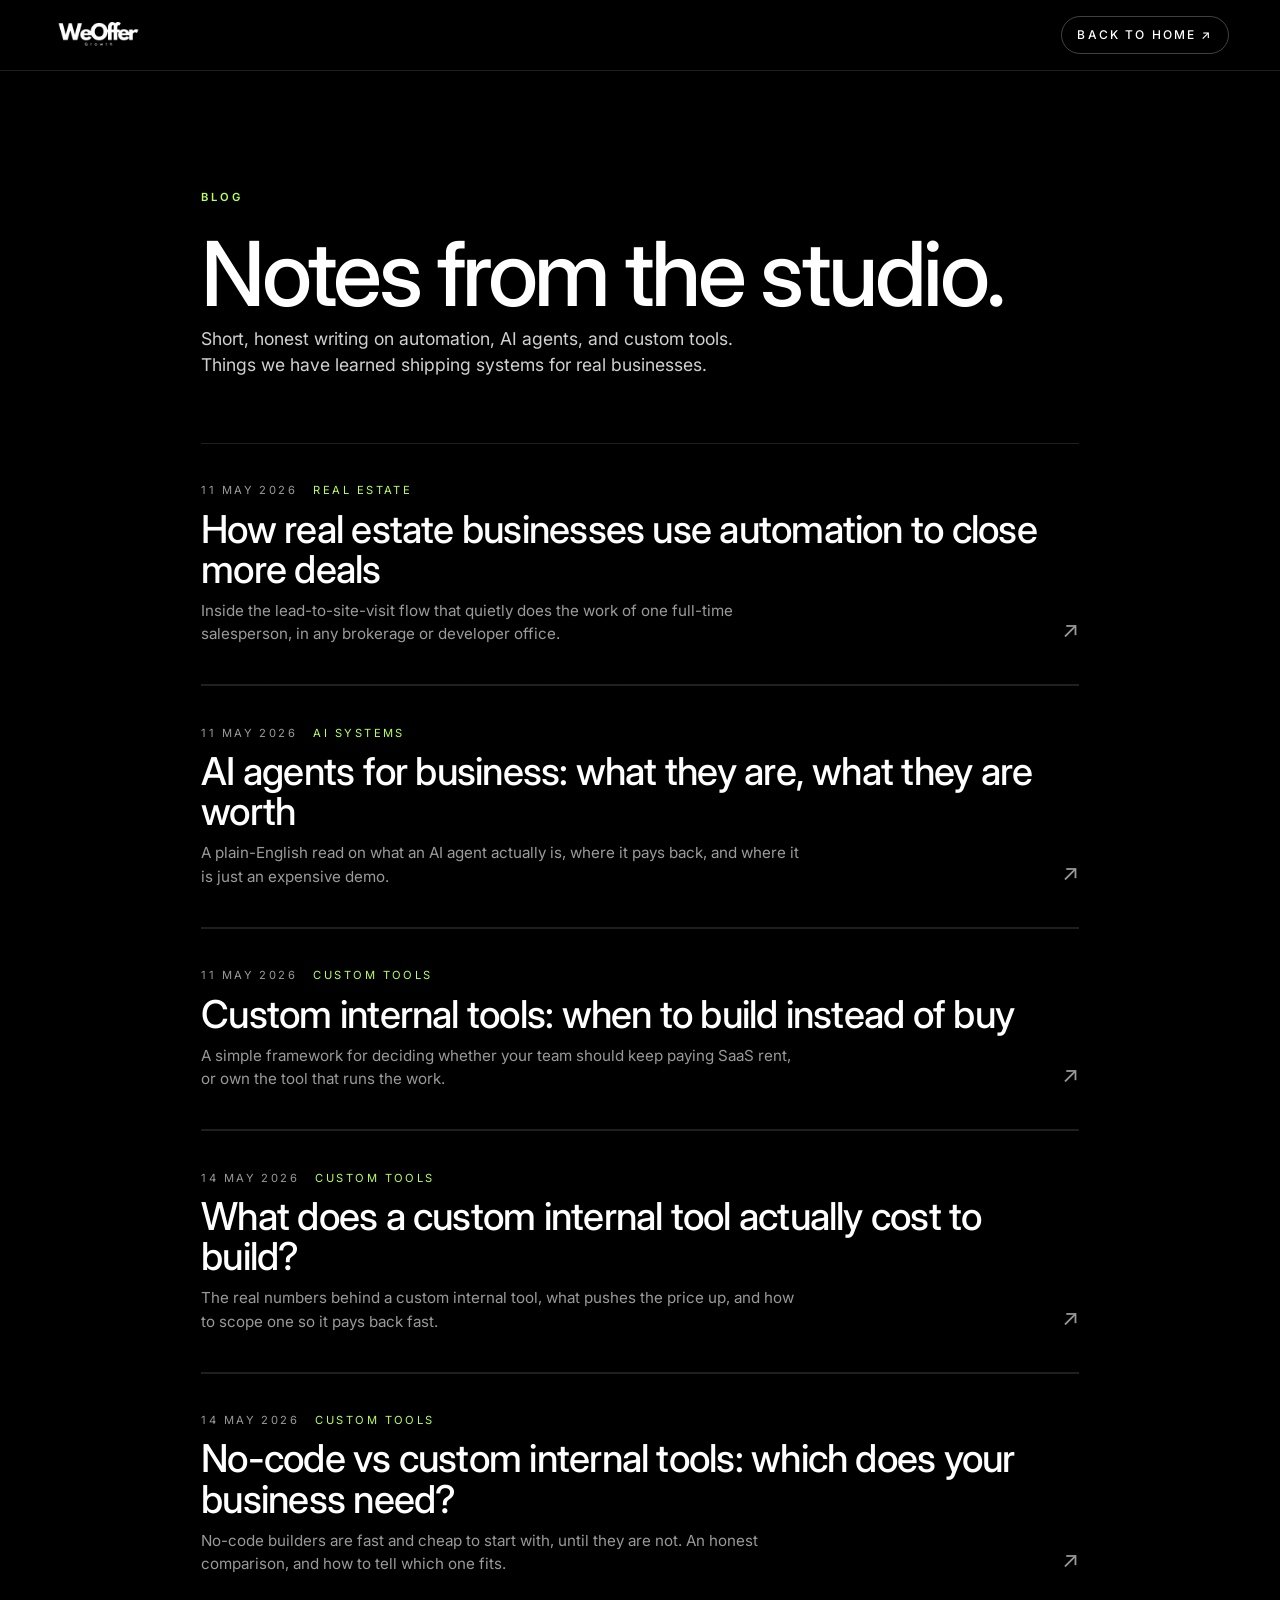
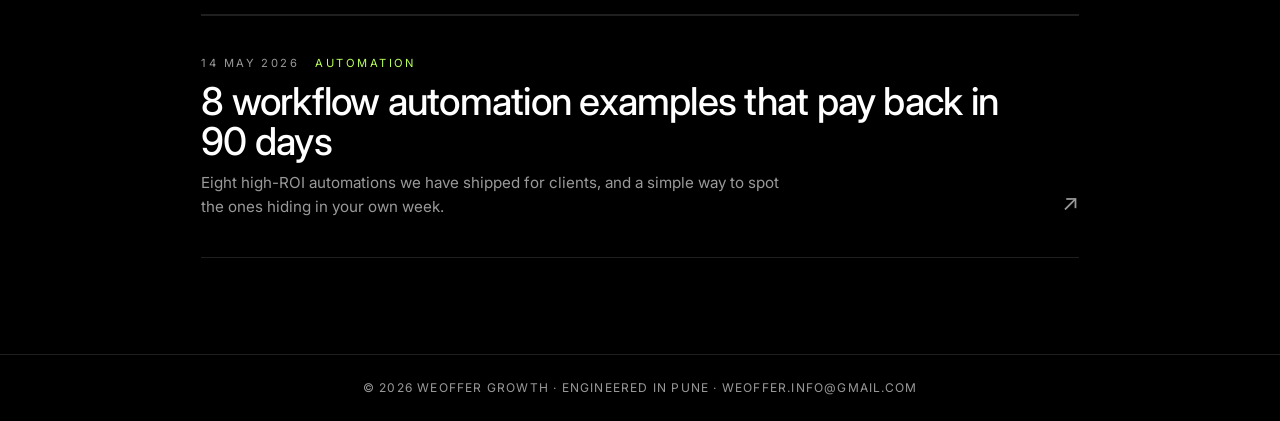
==== commit b836f54a: "Add 3 keyword-targeted blog posts + footer text fix - New posts: custom internal tool cost, no-code " ====
--- a/blog/index.html
+++ b/blog/index.html
@@ -59,6 +59,24 @@
         "headline": "Custom internal tools: when to build instead of buy",
         "url": "https://weoffer.in/blog/custom-tools-build-vs-buy",
         "datePublished": "2026-05-11"
+      },
+      {
+        "@type": "BlogPosting",
+        "headline": "What does a custom internal tool actually cost to build?",
+        "url": "https://weoffer.in/blog/custom-internal-tool-cost",
+        "datePublished": "2026-05-14"
+      },
+      {
+        "@type": "BlogPosting",
+        "headline": "No-code vs custom internal tools: which does your business need?",
+        "url": "https://weoffer.in/blog/no-code-vs-custom-internal-tools",
+        "datePublished": "2026-05-14"
+      },
+      {
+        "@type": "BlogPosting",
+        "headline": "8 workflow automation examples that pay back in 90 days",
+        "url": "https://weoffer.in/blog/workflow-automation-examples",
+        "datePublished": "2026-05-14"
       }
     ]
   }
@@ -120,6 +138,36 @@
         <span class="blog-card__arrow">↗</span>
       </a>
     </li>
+    <li>
+      <a href="/blog/custom-internal-tool-cost" class="blog-card">
+        <div>
+          <div class="blog-card__meta"><span>14 May 2026</span><span>Custom Tools</span></div>
+          <h2 class="blog-card__title">What does a custom internal tool actually cost to build?</h2>
+          <p class="blog-card__excerpt">The real numbers behind a custom internal tool, what pushes the price up, and how to scope one so it pays back fast.</p>
+        </div>
+        <span class="blog-card__arrow">↗</span>
+      </a>
+    </li>
+    <li>
+      <a href="/blog/no-code-vs-custom-internal-tools" class="blog-card">
+        <div>
+          <div class="blog-card__meta"><span>14 May 2026</span><span>Custom Tools</span></div>
+          <h2 class="blog-card__title">No-code vs custom internal tools: which does your business need?</h2>
+          <p class="blog-card__excerpt">No-code builders are fast and cheap to start with, until they are not. An honest comparison, and how to tell which one fits.</p>
+        </div>
+        <span class="blog-card__arrow">↗</span>
+      </a>
+    </li>
+    <li>
+      <a href="/blog/workflow-automation-examples" class="blog-card">
+        <div>
+          <div class="blog-card__meta"><span>14 May 2026</span><span>Automation</span></div>
+          <h2 class="blog-card__title">8 workflow automation examples that pay back in 90 days</h2>
+          <p class="blog-card__excerpt">Eight high-ROI automations we have shipped for clients, and a simple way to spot the ones hiding in your own week.</p>
+        </div>
+        <span class="blog-card__arrow">↗</span>
+      </a>
+    </li>
   </ul>
 
   <footer class="doc-footer">
--- a/assets/style.css
+++ b/assets/style.css
@@ -1168,7 +1168,7 @@
   letter-spacing: -0.06em;
   text-align: center;
   -webkit-text-stroke: 1px rgba(255,255,255,0.18);
-  color: transparent;
+  color: #ffffff;
   pointer-events: none;
   margin-bottom: -0.18em;
   padding-top: 1rem;
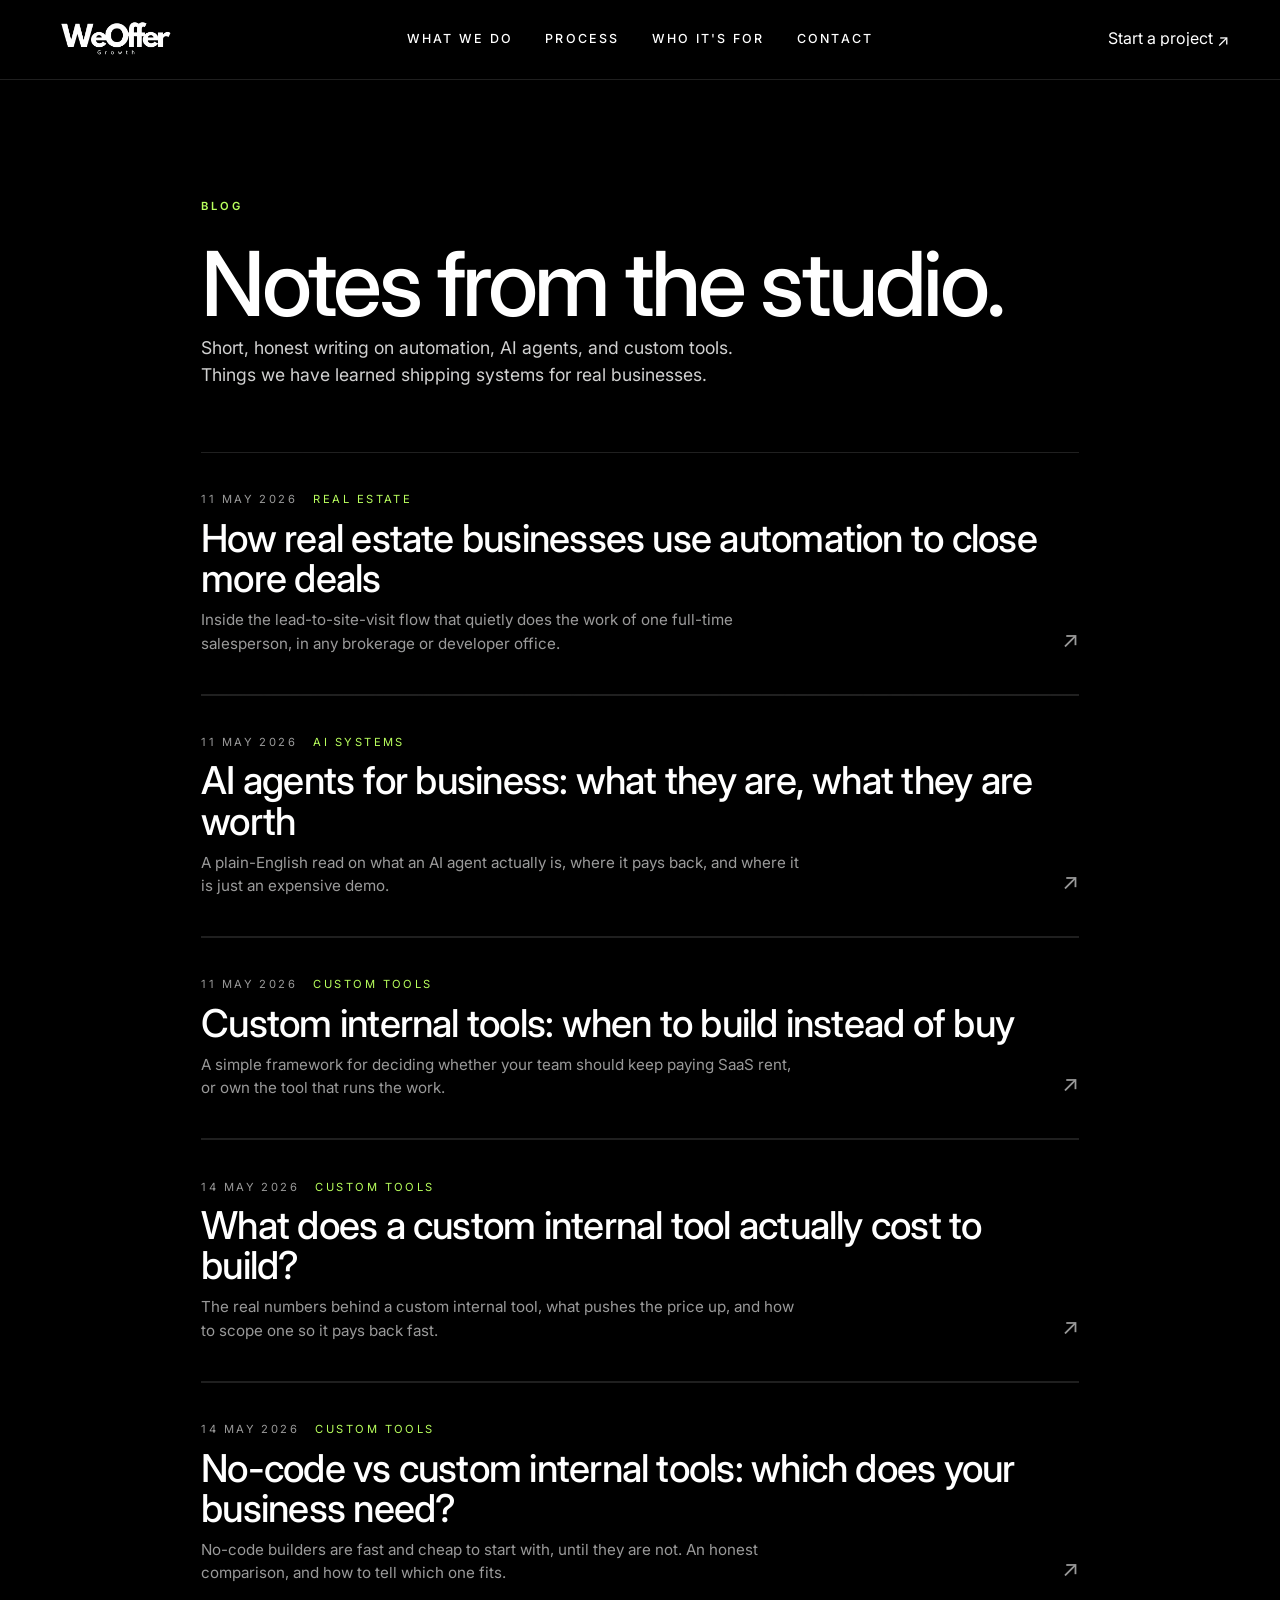
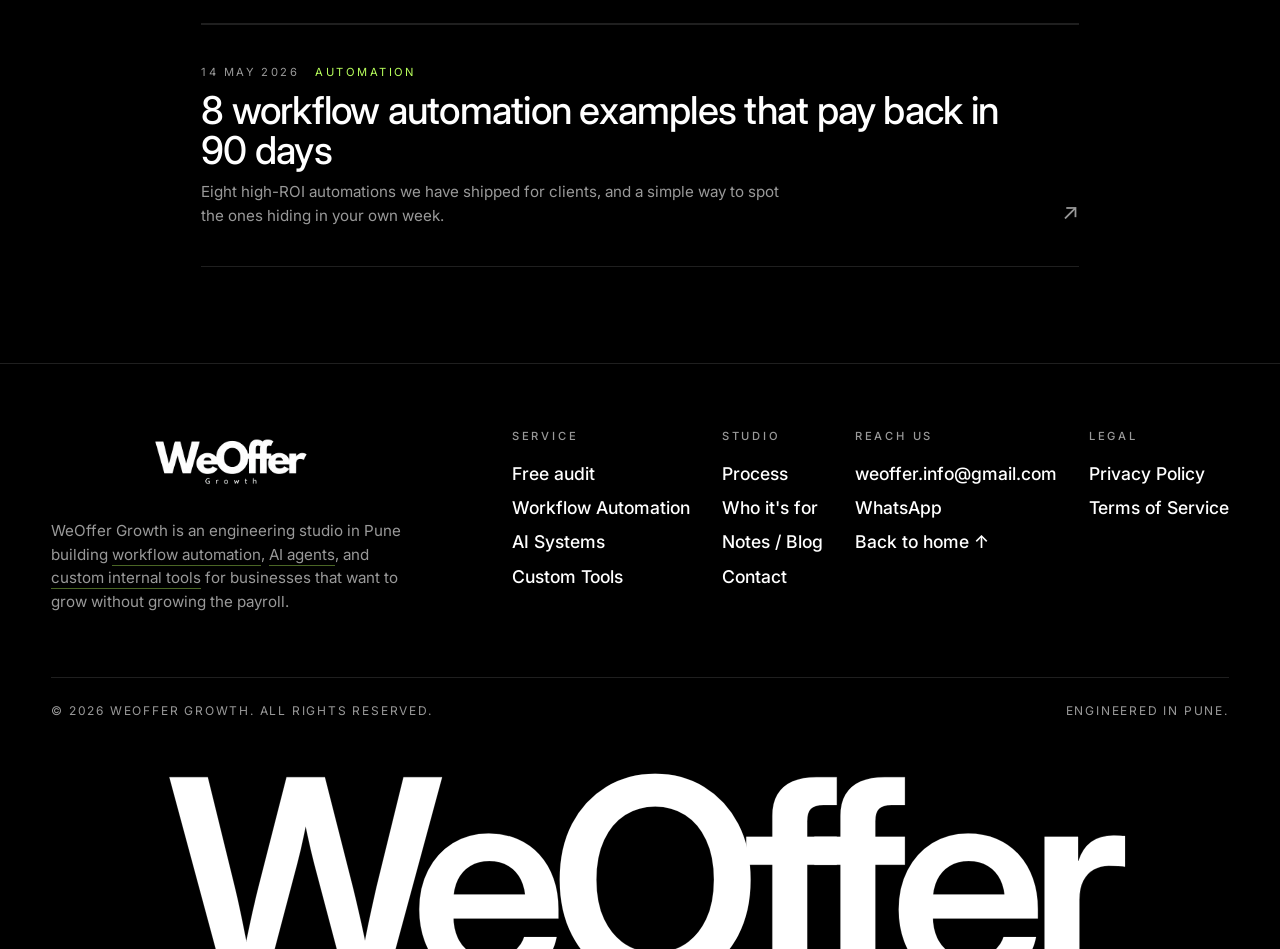
==== commit d9b18cb8: "Unify nav + footer across blog/doc pages; fix post CTA button - All blog posts, blog index, privacy," ====
--- a/blog/index.html
+++ b/blog/index.html
@@ -94,11 +94,26 @@
 </head>
 <body class="noise-bg doc-page">
 
-  <header class="doc-bar">
-    <a href="/" class="doc-bar__brand" aria-label="WeOffer Growth, home">
+  <!-- Header -->
+  <header class="site-header site-header--static" id="site-header">
+    <a href="/" class="site-header__brand" data-cursor="link" aria-label="WeOffer Growth, home">
       <img src="/assets/logo.png" alt="WeOffer Growth" class="brand__logo" width="250" height="100" />
     </a>
-    <a href="/" class="doc-bar__back">Back to home ↗</a>
+
+    <nav class="site-header__nav" aria-label="Primary">
+      <a href="/#service" data-cursor="link"><span>What we do</span></a>
+      <a href="/#process" data-cursor="link"><span>Process</span></a>
+      <a href="/#industries" data-cursor="link"><span>Who it's for</span></a>
+      <a href="/#contact" data-cursor="link"><span>Contact</span></a>
+    </nav>
+
+    <a href="/#contact" class="site-header__cta magnetic" data-cursor="button">
+      <span class="btn__inner">
+        <span class="btn__label">Start a project</span>
+        <span class="btn__label btn__label--alt">Let's talk</span>
+      </span>
+      <span class="btn__arrow" aria-hidden="true">↗</span>
+    </a>
   </header>
 
   <section class="blog-hero">
@@ -170,8 +185,49 @@
     </li>
   </ul>
 
-  <footer class="doc-footer">
-    <p>© <span id="year">2026</span> WeOffer Growth · Engineered in Pune · <a href="mailto:weoffer.info@gmail.com">weoffer.info@gmail.com</a></p>
+  <!-- Footer -->
+  <footer class="site-footer">
+    <div class="site-footer__top">
+      <div class="site-footer__brand">
+        <img src="/assets/logo.png" alt="WeOffer Growth" class="brand__logo brand__logo--lg" width="250" height="100" />
+        <p>WeOffer Growth is an engineering studio in Pune building <a href="/free-audit">workflow automation</a>, <a href="/blog/ai-agents-for-business">AI agents</a>, and <a href="/blog/custom-tools-build-vs-buy">custom internal tools</a> for businesses that want to grow without growing the payroll.</p>
+      </div>
+
+      <nav class="site-footer__cols" aria-label="Footer">
+        <div>
+          <h6>Service</h6>
+          <a href="/free-audit" data-cursor="link">Free audit</a>
+          <a href="/#service" data-cursor="link">Workflow Automation</a>
+          <a href="/#service" data-cursor="link">AI Systems</a>
+          <a href="/#service" data-cursor="link">Custom Tools</a>
+        </div>
+        <div>
+          <h6>Studio</h6>
+          <a href="/#process" data-cursor="link">Process</a>
+          <a href="/#industries" data-cursor="link">Who it's for</a>
+          <a href="/blog" data-cursor="link">Notes / Blog</a>
+          <a href="/#contact" data-cursor="link">Contact</a>
+        </div>
+        <div>
+          <h6>Reach us</h6>
+          <a href="mailto:weoffer.info@gmail.com" data-cursor="link">weoffer.info@gmail.com</a>
+          <a href="https://wa.me/919881368336" target="_blank" rel="noopener" data-cursor="link">WhatsApp</a>
+          <a href="/" data-cursor="link">Back to home ↑</a>
+        </div>
+        <div>
+          <h6>Legal</h6>
+          <a href="/privacy" data-cursor="link">Privacy Policy</a>
+          <a href="/terms" data-cursor="link">Terms of Service</a>
+        </div>
+      </nav>
+    </div>
+
+    <div class="site-footer__bottom">
+      <span>© <span id="year">2026</span> WeOffer Growth. All rights reserved.</span>
+      <span>Engineered in Pune.</span>
+    </div>
+
+    <div class="site-footer__giant" aria-hidden="true">WeOffer</div>
   </footer>
 
   <script>document.getElementById('year').textContent = new Date().getFullYear();</script>
--- a/assets/style.css
+++ b/assets/style.css
@@ -286,6 +286,17 @@
   -webkit-backdrop-filter: blur(14px);
   padding: 0.75rem var(--pad-x);
   border-bottom: 1px solid var(--line);
+}
+/* Static header variant for inner pages (blog, docs, landing): they either
+   don't run the scroll-pin JS or shouldn't have content slide under a fixed
+   bar. Sticky + solid background so the shared nav works everywhere. */
+.site-header--static {
+  position: sticky;
+  background: rgba(0, 0, 0, 0.7);
+  -webkit-backdrop-filter: blur(14px);
+  backdrop-filter: blur(14px);
+  border-bottom: 1px solid var(--line);
+  padding: 0.85rem var(--pad-x);
 }
 .site-header__brand {
   display: flex;
--- a/assets/doc.css
+++ b/assets/doc.css
@@ -4,6 +4,15 @@
    ========================================================= */
 
 .doc-page { background: var(--bg); }
+
+/* Doc/blog pages don't load the custom cursor (that lives in script.js,
+   home + free-audit only). style.css sets `cursor: none` globally, so
+   without this these pages would show no cursor at all. Restore the native one. */
+.doc-page,
+.doc-page a,
+.doc-page button { cursor: auto; }
+.doc-page a,
+.doc-page button { cursor: pointer; }
 
 /* ---------- top bar ---------- */
 .doc-bar {
@@ -19,7 +28,7 @@
   -webkit-backdrop-filter: blur(14px);
   border-bottom: 1px solid var(--line);
 }
-.doc-bar__brand img { height: 38px; width: auto; transition: opacity 0.3s ease; }
+.doc-bar__brand img { height: 52px; width: auto; transition: opacity 0.3s ease; }
 .doc-bar__brand:hover img { opacity: 0.7; }
 .doc-bar__back {
   font-size: 0.75rem;
@@ -307,6 +316,19 @@
   transition: color 0.3s, border-color 0.3s;
 }
 .post a:hover { color: var(--accent-2); border-color: var(--accent-2); }
+
+/* CTA buttons (.btn) inside posts/docs: the link rules above were hijacking
+   the button — white text on the white solid button, plus a stray underline. */
+.post a.btn,
+.doc a.btn { border-bottom: 0; padding-bottom: 0; }
+.post a.btn--solid,
+.post a.btn--solid:hover,
+.doc a.btn--solid,
+.doc a.btn--solid:hover { color: var(--bg); }
+.post a.btn--ghost,
+.post a.btn--ghost:hover,
+.doc a.btn--ghost,
+.doc a.btn--ghost:hover { color: var(--fg); }
 .post strong { color: var(--fg); font-weight: 600; }
 .post em { color: var(--fg); font-style: italic; }
 .post blockquote {
@@ -362,7 +384,7 @@
 /* ---------- mobile ---------- */
 @media (max-width: 520px) {
   .doc-bar { padding: 0.7rem var(--pad-x); }
-  .doc-bar__brand img { height: 32px; }
+  .doc-bar__brand img { height: 40px; }
   .doc-bar__back { font-size: 0.65rem; padding: 0.45rem 0.7rem; }
   .doc h1, .post h1 { font-size: clamp(2rem, 9vw, 3rem); }
   .blog-card { grid-template-columns: 1fr; gap: 0.6rem; padding: 1.8rem 0; }
